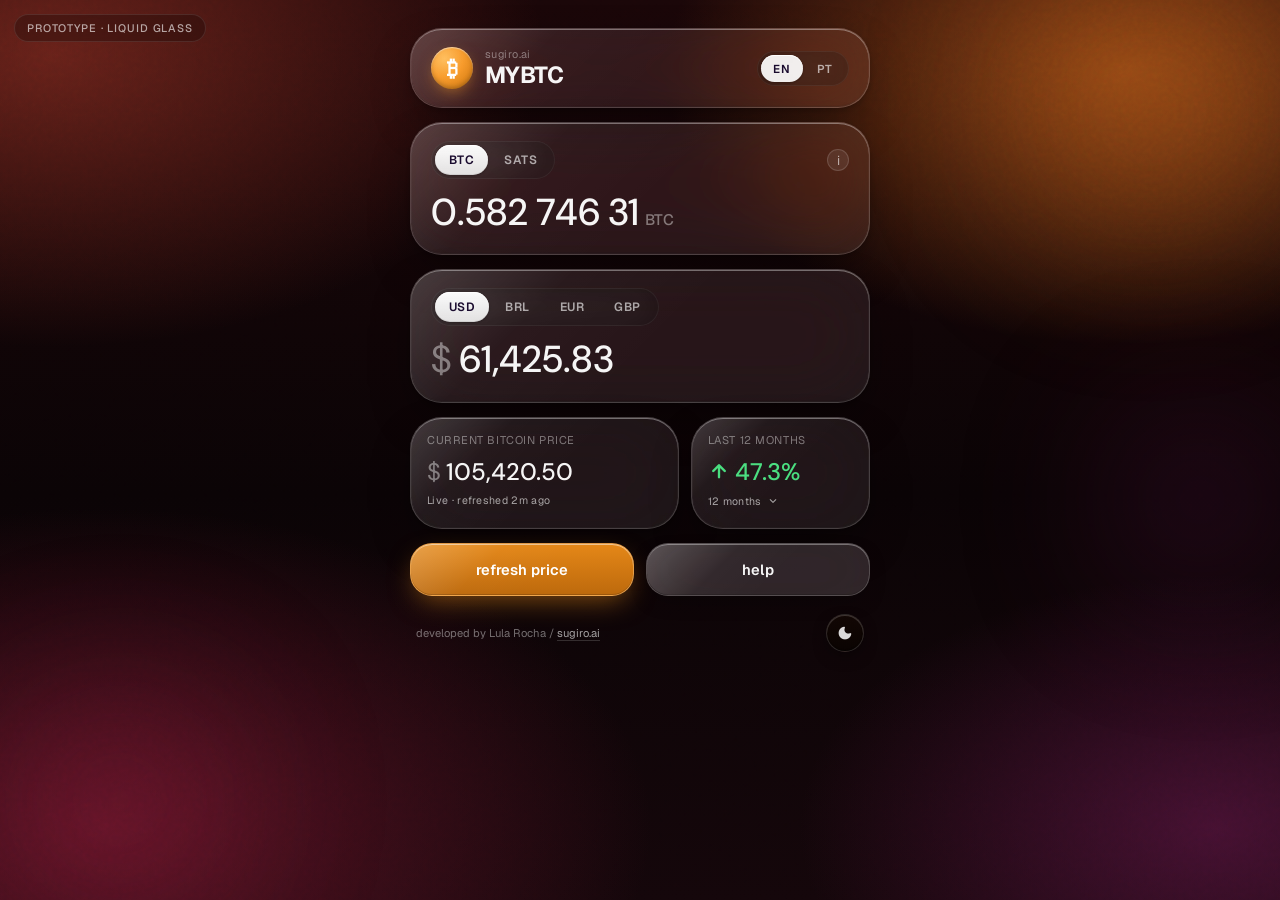
==== archive/liquid-glass-prototype.html @ 44ff90f3 "add liquid glass skin prototype in archive folder Standalone visual prototype for evaluating an Appl" ====
<!doctype html>
<html lang="en">
  <head>
    <meta charset="UTF-8" />
    <meta
      name="viewport"
      content="width=device-width, initial-scale=1.0, viewport-fit=cover"
    />
    <title>MYBTC · Liquid Glass Prototype</title>
    <link rel="icon" type="image/x-icon" href="../assets/btc_icon2.png" />

    <link rel="preconnect" href="https://fonts.googleapis.com" />
    <link rel="preconnect" href="https://fonts.gstatic.com" crossorigin />
    <link
      href="https://fonts.googleapis.com/css2?family=Geist:wght@300..800&family=DM+Sans:opsz,wght@9..40,300..700&display=swap"
      rel="stylesheet"
    />
    <link
      href="https://fonts.googleapis.com/css2?family=Material+Symbols+Rounded:opsz,wght,FILL,GRAD@20..48,100..700,0..1,-50..200"
      rel="stylesheet"
    />

    <style>
      /* --------------------------------------------------------------------
         TOKENS
         -------------------------------------------------------------------- */
      :root {
        --font-ui:
          "Geist", -apple-system, BlinkMacSystemFont, system-ui, sans-serif;
        --font-num:
          "DM Sans", -apple-system, BlinkMacSystemFont, system-ui, sans-serif;

        --bg-base: #0a0612;
        --ink: rgba(255, 255, 255, 0.96);
        --ink-soft: rgba(255, 255, 255, 0.62);
        --ink-mute: rgba(255, 255, 255, 0.42);

        --btc: #f7931a;
        --gain: #4ade80;

        /* Glass system */
        --glass-tint: rgba(255, 255, 255, 0.08);
        --glass-tint-strong: rgba(255, 255, 255, 0.14);
        --glass-border: rgba(255, 255, 255, 0.18);
        --glass-border-soft: rgba(255, 255, 255, 0.1);

        --r-lg: 32px;
        --r-md: 22px;
        --r-sm: 14px;
        --r-pill: 999px;
      }

      * {
        box-sizing: border-box;
      }

      html,
      body {
        margin: 0;
        padding: 0;
        min-height: 100dvh;
        font-family: var(--font-ui);
        color: var(--ink);
        background: var(--bg-base);
        -webkit-font-smoothing: antialiased;
        -moz-osx-font-smoothing: grayscale;
        overflow-x: hidden;
      }

      a {
        color: inherit;
        text-decoration: none;
      }

      /* --------------------------------------------------------------------
         AMBIENT BACKGROUND — mesh gradient + drifting orbs + grain
         -------------------------------------------------------------------- */
      .stage {
        position: relative;
        min-height: 100dvh;
        padding: 28px 22px calc(28px + env(safe-area-inset-bottom));
        display: flex;
        justify-content: center;
        isolation: isolate;
      }

      .stage::before {
        content: "";
        position: fixed;
        inset: 0;
        z-index: -2;
        background:
          radial-gradient(
            50% 42% at 88% 8%,
            rgba(196, 98, 26, 0.65) 0%,
            transparent 72%
          ),
          radial-gradient(
            58% 48% at 8% 92%,
            rgba(140, 28, 56, 0.6) 0%,
            transparent 74%
          ),
          radial-gradient(
            44% 38% at 95% 92%,
            rgba(106, 24, 78, 0.58) 0%,
            transparent 74%
          ),
          radial-gradient(
            52% 44% at 4% 6%,
            rgba(168, 56, 40, 0.55) 0%,
            transparent 74%
          ),
          linear-gradient(180deg, #1a0608 0%, #0a0305 55%, #14060a 100%);
      }

      .orb {
        position: fixed;
        border-radius: 50%;
        filter: blur(80px);
        opacity: 0.7;
        z-index: -1;
        will-change: transform;
      }
      .orb-1 {
        width: 380px;
        height: 380px;
        background: radial-gradient(circle, #c4621a 0%, transparent 65%);
        top: -80px;
        right: -60px;
        animation: drift1 22s ease-in-out infinite;
        opacity: 0.55;
      }
      .orb-2 {
        width: 320px;
        height: 320px;
        background: radial-gradient(circle, #8c1c38 0%, transparent 65%);
        bottom: -60px;
        left: -40px;
        animation: drift2 28s ease-in-out infinite;
        opacity: 0.55;
      }
      .orb-3 {
        width: 260px;
        height: 260px;
        background: radial-gradient(circle, #6a184e 0%, transparent 65%);
        bottom: 30%;
        right: -50px;
        animation: drift3 26s ease-in-out infinite;
        opacity: 0.55;
      }

      @keyframes drift1 {
        0%,
        100% {
          transform: translate(0, 0);
        }
        50% {
          transform: translate(-40px, 60px);
        }
      }
      @keyframes drift2 {
        0%,
        100% {
          transform: translate(0, 0);
        }
        50% {
          transform: translate(60px, -40px);
        }
      }
      @keyframes drift3 {
        0%,
        100% {
          transform: translate(0, 0);
        }
        50% {
          transform: translate(-30px, -50px);
        }
      }

      /* Subtle grain overlay for tactile glass feel */
      .stage::after {
        content: "";
        position: fixed;
        inset: 0;
        z-index: -1;
        pointer-events: none;
        opacity: 0.18;
        mix-blend-mode: overlay;
        background-image: url("data:image/svg+xml;utf8,<svg viewBox='0 0 200 200' xmlns='http://www.w3.org/2000/svg'><filter id='n'><feTurbulence type='fractalNoise' baseFrequency='0.9' numOctaves='2' stitchTiles='stitch'/></filter><rect width='100%25' height='100%25' filter='url(%23n)' opacity='0.6'/></svg>");
      }

      /* --------------------------------------------------------------------
         APP SHELL
         -------------------------------------------------------------------- */
      .app {
        width: 100%;
        max-width: 460px;
        display: flex;
        flex-direction: column;
        gap: 14px;
        animation: rise 900ms cubic-bezier(0.16, 1, 0.3, 1) both;
      }

      @keyframes rise {
        from {
          opacity: 0;
          transform: translateY(14px) scale(0.985);
        }
        to {
          opacity: 1;
          transform: translateY(0) scale(1);
        }
      }

      /* --------------------------------------------------------------------
         GLASS — the recipe
         -------------------------------------------------------------------- */
      .glass {
        position: relative;
        background: var(--glass-tint);
        backdrop-filter: blur(40px) saturate(180%);
        -webkit-backdrop-filter: blur(40px) saturate(180%);
        border: 1px solid var(--glass-border);
        border-radius: var(--r-lg);
        box-shadow:
          inset 0 1px 0 rgba(255, 255, 255, 0.35),
          inset 0 0 0 1px rgba(255, 255, 255, 0.04),
          inset 0 -1px 1px rgba(0, 0, 0, 0.18),
          0 20px 50px -12px rgba(0, 0, 0, 0.45),
          0 2px 6px rgba(0, 0, 0, 0.2);
        overflow: hidden;
      }

      /* Specular highlight — that signature liquid-glass shine */
      .glass::before {
        content: "";
        position: absolute;
        inset: 0;
        border-radius: inherit;
        background: linear-gradient(
          135deg,
          rgba(255, 255, 255, 0.18) 0%,
          rgba(255, 255, 255, 0.02) 28%,
          transparent 55%
        );
        pointer-events: none;
        opacity: 0.9;
      }

      /* --------------------------------------------------------------------
         HEADER
         -------------------------------------------------------------------- */
      .header {
        padding: 18px 20px;
        display: grid;
        grid-template-columns: auto 1fr auto;
        align-items: center;
        gap: 14px;
        border-radius: var(--r-lg);
      }

      .brand {
        display: flex;
        align-items: center;
        gap: 12px;
      }

      .brand-logo {
        width: 42px;
        height: 42px;
        border-radius: 50%;
        background: radial-gradient(
          circle at 32% 28%,
          #ffb84d 0%,
          #f7931a 45%,
          #c46a00 100%
        );
        box-shadow:
          inset 0 1px 1px rgba(255, 255, 255, 0.5),
          inset 0 -2px 4px rgba(0, 0, 0, 0.25),
          0 6px 16px -4px rgba(247, 147, 26, 0.55);
        display: grid;
        place-items: center;
        color: #fff;
        font-weight: 700;
        font-size: 22px;
        font-family: var(--font-num);
        letter-spacing: -0.02em;
      }

      .brand-text {
        line-height: 1;
      }

      .brand-name {
        font-weight: 700;
        font-size: 1.45rem;
        letter-spacing: -0.025em;
      }

      .brand-tag {
        margin-bottom: 4px;
        font-size: 0.68rem;
        color: var(--ink-mute);
        letter-spacing: 0.04em;
      }

      .lang-segment {
        display: inline-flex;
        padding: 3px;
        gap: 2px;
        background: rgba(0, 0, 0, 0.22);
        border-radius: var(--r-pill);
        border: 1px solid rgba(255, 255, 255, 0.06);
        backdrop-filter: blur(20px);
      }

      .lang-segment button {
        appearance: none;
        border: 0;
        padding: 6px 12px;
        font-family: var(--font-ui);
        font-size: 0.72rem;
        font-weight: 600;
        letter-spacing: 0.06em;
        color: var(--ink-soft);
        background: transparent;
        border-radius: var(--r-pill);
        cursor: pointer;
        transition: all 220ms cubic-bezier(0.4, 0, 0.2, 1);
      }

      .lang-segment button.active {
        background: rgba(255, 255, 255, 0.92);
        color: #1a0b2e;
        box-shadow:
          inset 0 1px 0 rgba(255, 255, 255, 1),
          0 1px 3px rgba(0, 0, 0, 0.25);
      }

      /* --------------------------------------------------------------------
         AMOUNT CARDS
         -------------------------------------------------------------------- */
      .amount-card {
        padding: 18px 20px 22px;
      }

      .amount-row-top {
        display: flex;
        align-items: center;
        justify-content: space-between;
        margin-bottom: 14px;
      }

      .unit-pill {
        display: inline-flex;
        padding: 3px;
        gap: 2px;
        background: rgba(0, 0, 0, 0.22);
        border-radius: var(--r-pill);
        border: 1px solid rgba(255, 255, 255, 0.06);
        backdrop-filter: blur(20px);
      }

      .unit-pill button {
        appearance: none;
        border: 0;
        padding: 7px 14px;
        font-family: var(--font-ui);
        font-size: 0.75rem;
        font-weight: 600;
        letter-spacing: 0.04em;
        color: var(--ink-soft);
        background: transparent;
        border-radius: var(--r-pill);
        cursor: pointer;
        min-width: 52px;
        transition: all 220ms cubic-bezier(0.4, 0, 0.2, 1);
      }

      .unit-pill button.active {
        background: linear-gradient(
          180deg,
          rgba(255, 255, 255, 0.98) 0%,
          rgba(245, 245, 245, 0.9) 100%
        );
        color: #1a0b2e;
        box-shadow:
          inset 0 1px 0 rgba(255, 255, 255, 1),
          inset 0 -1px 0 rgba(0, 0, 0, 0.08),
          0 1px 3px rgba(0, 0, 0, 0.25);
      }

      .info-icon {
        width: 22px;
        height: 22px;
        border-radius: 50%;
        display: grid;
        place-items: center;
        background: rgba(255, 255, 255, 0.08);
        border: 1px solid rgba(255, 255, 255, 0.14);
        color: var(--ink-soft);
        font-size: 13px;
        cursor: pointer;
      }

      .amount-display {
        font-family: var(--font-num);
        font-weight: 500;
        font-size: 2.35rem;
        line-height: 1.05;
        color: var(--ink);
        display: flex;
        align-items: baseline;
        gap: 6px;
        word-break: break-all;
      }

      .amount-unit {
        font-size: 0.95rem;
        font-weight: 500;
        color: var(--ink-mute);
        letter-spacing: 0.02em;
        font-family: var(--font-ui);
      }

      .fiat-symbol {
        color: var(--ink-mute);
        font-weight: 400;
        margin-right: 2px;
      }

      /* --------------------------------------------------------------------
         CURRENT + CHANGE ROW
         -------------------------------------------------------------------- */
      .stat-row {
        display: grid;
        grid-template-columns: 3fr 2fr;
        gap: 12px;
      }

      .stat-card {
        padding: 16px 16px 18px;
      }

      .stat-label {
        font-size: 0.7rem;
        color: var(--ink-mute);
        letter-spacing: 0.05em;
        text-transform: uppercase;
        margin-bottom: 10px;
        line-height: 1.1;
      }

      .stat-value {
        font-family: var(--font-num);
        font-weight: 500;
        font-size: 1.5rem;
        color: var(--ink);
        display: flex;
        align-items: baseline;
        gap: 3px;
      }

      .stat-value.gain {
        color: var(--gain);
      }

      .arrow {
        font-family: "Material Symbols Rounded";
        font-variation-settings:
          "FILL" 1,
          "wght" 600;
        font-size: 22px;
        margin-right: 2px;
        transform: translateY(2px);
      }

      .period-tag {
        margin-top: 6px;
        display: inline-flex;
        align-items: center;
        gap: 4px;
        font-size: 0.66rem;
        color: var(--ink-soft);
        letter-spacing: 0.03em;
      }

      .period-tag .caret {
        font-family: "Material Symbols Rounded";
        font-size: 14px;
      }

      /* --------------------------------------------------------------------
         BUTTON ROW
         -------------------------------------------------------------------- */
      .actions {
        display: grid;
        grid-template-columns: 1fr 1fr;
        gap: 12px;
      }

      .btn {
        appearance: none;
        border: 0;
        padding: 16px 18px;
        font-family: var(--font-ui);
        font-size: 0.92rem;
        font-weight: 600;
        letter-spacing: 0.01em;
        border-radius: var(--r-md);
        cursor: pointer;
        position: relative;
        display: inline-flex;
        align-items: center;
        justify-content: center;
        gap: 8px;
        backdrop-filter: blur(30px) saturate(180%);
        -webkit-backdrop-filter: blur(30px) saturate(180%);
        transition: transform 180ms cubic-bezier(0.4, 0, 0.2, 1);
        overflow: hidden;
      }

      .btn::before {
        content: "";
        position: absolute;
        inset: 0;
        border-radius: inherit;
        background: linear-gradient(
          135deg,
          rgba(255, 255, 255, 0.22) 0%,
          rgba(255, 255, 255, 0.02) 35%,
          transparent 60%
        );
        pointer-events: none;
      }

      .btn:active {
        transform: scale(0.98);
      }

      .btn-primary {
        background: linear-gradient(
          180deg,
          rgba(247, 147, 26, 0.92) 0%,
          rgba(214, 120, 14, 0.88) 100%
        );
        color: #fff;
        border: 1px solid rgba(255, 200, 130, 0.5);
        box-shadow:
          inset 0 1px 0 rgba(255, 255, 255, 0.5),
          inset 0 -1px 0 rgba(0, 0, 0, 0.18),
          0 10px 28px -8px rgba(247, 147, 26, 0.55);
      }

      .btn-secondary {
        background: var(--glass-tint-strong);
        color: var(--ink);
        border: 1px solid var(--glass-border);
        box-shadow:
          inset 0 1px 0 rgba(255, 255, 255, 0.35),
          inset 0 -1px 0 rgba(0, 0, 0, 0.18),
          0 8px 22px -10px rgba(0, 0, 0, 0.5);
      }

      .btn .ico {
        font-family: "Material Symbols Rounded";
        font-variation-settings: "wght" 500;
        font-size: 19px;
      }

      /* --------------------------------------------------------------------
         FOOTER
         -------------------------------------------------------------------- */
      .footer {
        margin-top: 4px;
        display: flex;
        justify-content: space-between;
        align-items: center;
        padding: 0 6px;
        font-size: 0.7rem;
        color: var(--ink-mute);
      }

      .footer a {
        color: var(--ink-soft);
        border-bottom: 1px solid rgba(255, 255, 255, 0.16);
      }

      .theme-toggle {
        appearance: none;
        width: 38px;
        height: 38px;
        border-radius: 50%;
        display: grid;
        place-items: center;
        background: linear-gradient(
          180deg,
          rgba(20, 8, 4, 0.85) 0%,
          rgba(10, 4, 2, 0.92) 100%
        );
        border: 1px solid rgba(255, 255, 255, 0.14);
        color: rgba(255, 255, 255, 0.85);
        cursor: pointer;
        backdrop-filter: blur(20px);
        box-shadow:
          inset 0 1px 0 rgba(255, 255, 255, 0.18),
          inset 0 -1px 1px rgba(0, 0, 0, 0.4),
          0 6px 16px -4px rgba(0, 0, 0, 0.55);
        transition: transform 180ms cubic-bezier(0.4, 0, 0.2, 1);
      }

      .theme-toggle:hover {
        transform: scale(1.05);
      }

      .theme-toggle:active {
        transform: scale(0.95);
      }

      .theme-toggle .ico-moon {
        font-family: "Material Symbols Rounded";
        font-variation-settings:
          "FILL" 1,
          "wght" 500;
        font-size: 18px;
      }

      /* --------------------------------------------------------------------
         STAGGER
         -------------------------------------------------------------------- */
      .app > * {
        opacity: 0;
        animation: rise 700ms cubic-bezier(0.16, 1, 0.3, 1) forwards;
      }
      .app > *:nth-child(1) {
        animation-delay: 0ms;
      }
      .app > *:nth-child(2) {
        animation-delay: 70ms;
      }
      .app > *:nth-child(3) {
        animation-delay: 140ms;
      }
      .app > *:nth-child(4) {
        animation-delay: 210ms;
      }
      .app > *:nth-child(5) {
        animation-delay: 280ms;
      }
      .app > *:nth-child(6) {
        animation-delay: 350ms;
      }

      /* --------------------------------------------------------------------
         PROTOTYPE NOTE
         -------------------------------------------------------------------- */
      .proto-tag {
        position: fixed;
        top: 14px;
        left: 14px;
        z-index: 10;
        padding: 6px 12px;
        font-family: var(--font-ui);
        font-size: 0.68rem;
        font-weight: 500;
        letter-spacing: 0.08em;
        text-transform: uppercase;
        color: var(--ink-soft);
        background: rgba(0, 0, 0, 0.25);
        backdrop-filter: blur(20px);
        border: 1px solid rgba(255, 255, 255, 0.1);
        border-radius: var(--r-pill);
      }

      @media (max-width: 380px) {
        .amount-display {
          font-size: 2rem;
        }
        .stat-value {
          font-size: 1.3rem;
        }
      }
    </style>
  </head>

  <body>
    <div class="proto-tag">Prototype · Liquid Glass</div>

    <div class="stage">
      <div class="orb orb-1"></div>
      <div class="orb orb-2"></div>
      <div class="orb orb-3"></div>

      <div class="app">
        <!-- HEADER -->
        <header class="glass header">
          <div class="brand">
            <div class="brand-logo">₿</div>
            <div class="brand-text">
              <div class="brand-tag">sugiro.ai</div>
              <div class="brand-name">MYBTC</div>
            </div>
          </div>
          <div></div>
          <div class="lang-segment">
            <button class="active">EN</button>
            <button>PT</button>
          </div>
        </header>

        <!-- BTC / SATS -->
        <section class="glass amount-card">
          <div class="amount-row-top">
            <div class="unit-pill">
              <button class="active">BTC</button>
              <button>SATS</button>
            </div>
            <div class="info-icon">i</div>
          </div>
          <div class="amount-display">
            <span>0.582&thinsp;746&thinsp;31</span>
            <span class="amount-unit">BTC</span>
          </div>
        </section>

        <!-- FIAT -->
        <section class="glass amount-card">
          <div class="amount-row-top">
            <div class="unit-pill">
              <button class="active">USD</button>
              <button>BRL</button>
              <button>EUR</button>
              <button>GBP</button>
            </div>
          </div>
          <div class="amount-display">
            <span class="fiat-symbol">$</span>
            <span>61,425.83</span>
          </div>
        </section>

        <!-- CURRENT + CHANGE -->
        <div class="stat-row">
          <section class="glass stat-card">
            <div class="stat-label">Current Bitcoin Price</div>
            <div class="stat-value">
              <span class="fiat-symbol">$</span>105,420.50
            </div>
            <div class="period-tag">Live · refreshed 2m ago</div>
          </section>
          <section class="glass stat-card">
            <div class="stat-label">Last 12 months</div>
            <div class="stat-value gain">
              <span class="arrow material-icon">arrow_upward</span>47.3%
            </div>
            <div class="period-tag">
              12 months <span class="caret">expand_more</span>
            </div>
          </section>
        </div>

        <!-- ACTIONS -->
        <div class="actions">
          <button class="btn btn-primary">refresh price</button>
          <button class="btn btn-secondary">help</button>
        </div>

        <!-- FOOTER -->
        <div class="footer">
          <span>developed by Lula Rocha / <a href="#">sugiro.ai</a></span>
          <button class="theme-toggle" aria-label="Toggle theme">
            <span class="ico-moon">dark_mode</span>
          </button>
        </div>
      </div>
    </div>

    <script>
      // Apply Material icon font to the arrow/caret spans without changing markup
      document
        .querySelectorAll(".material-icon, .arrow, .caret, .ico, .ico-moon")
        .forEach((el) => {
          if (!el.style.fontFamily) {
            el.style.fontFamily = '"Material Symbols Rounded"';
          }
        });

      // Simple segmented-control toggle for visual evaluation
      document.querySelectorAll(".lang-segment, .unit-pill").forEach((seg) => {
        seg.addEventListener("click", (e) => {
          const btn = e.target.closest("button");
          if (!btn) return;
          seg
            .querySelectorAll("button")
            .forEach((b) => b.classList.remove("active"));
          btn.classList.add("active");
        });
      });
    </script>
  </body>
</html>
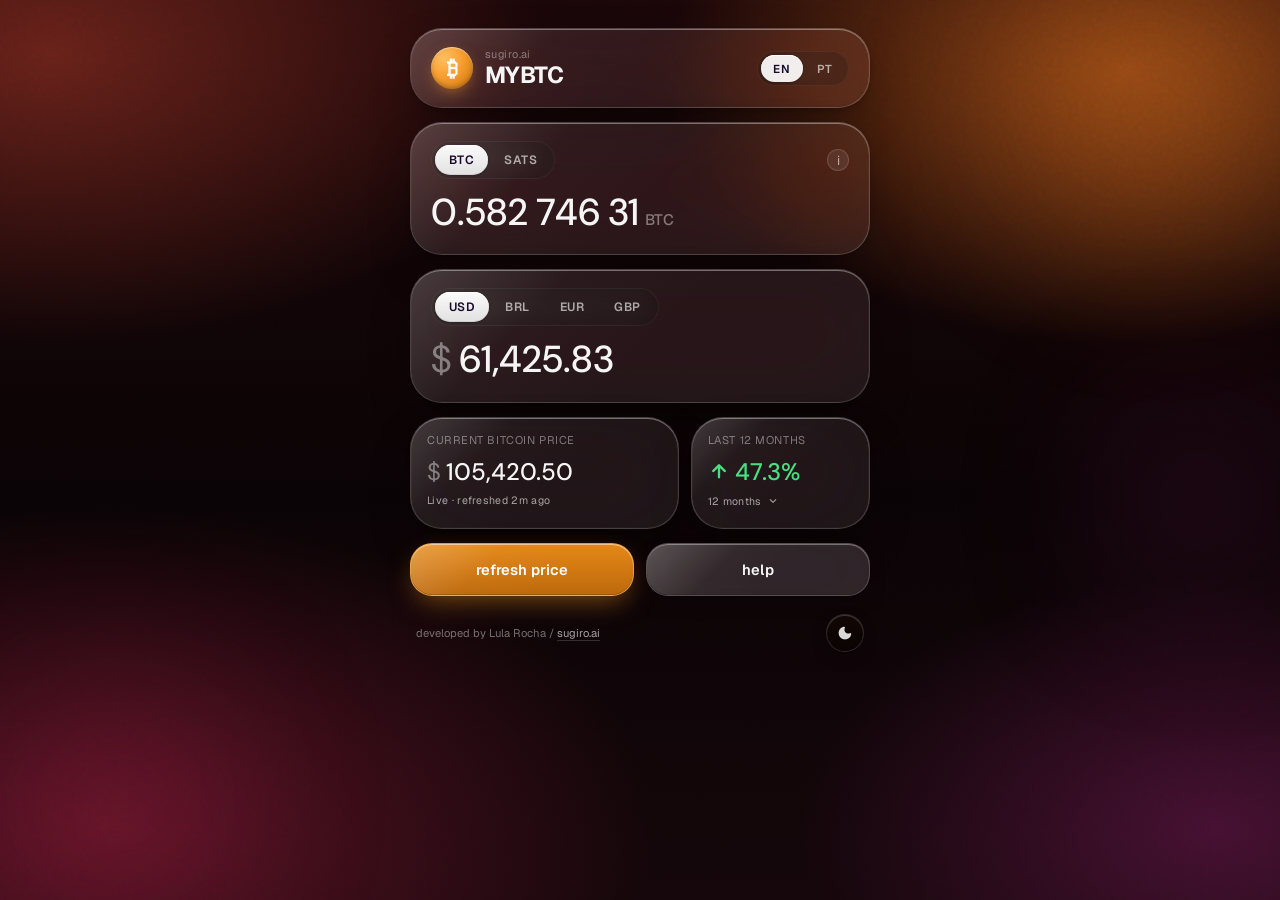
==== commit 0eede1e5: "remove prototype badge from liquid glass preview Co-Authored-By: Claude Opus 4.7 <noreply@anthropic." ====
--- a/archive/liquid-glass-prototype.html
+++ b/archive/liquid-glass-prototype.html
@@ -652,27 +652,6 @@
         animation-delay: 350ms;
       }
 
-      /* --------------------------------------------------------------------
-         PROTOTYPE NOTE
-         -------------------------------------------------------------------- */
-      .proto-tag {
-        position: fixed;
-        top: 14px;
-        left: 14px;
-        z-index: 10;
-        padding: 6px 12px;
-        font-family: var(--font-ui);
-        font-size: 0.68rem;
-        font-weight: 500;
-        letter-spacing: 0.08em;
-        text-transform: uppercase;
-        color: var(--ink-soft);
-        background: rgba(0, 0, 0, 0.25);
-        backdrop-filter: blur(20px);
-        border: 1px solid rgba(255, 255, 255, 0.1);
-        border-radius: var(--r-pill);
-      }
-
       @media (max-width: 380px) {
         .amount-display {
           font-size: 2rem;
@@ -685,8 +664,6 @@
   </head>
 
   <body>
-    <div class="proto-tag">Prototype · Liquid Glass</div>
-
     <div class="stage">
       <div class="orb orb-1"></div>
       <div class="orb orb-2"></div>
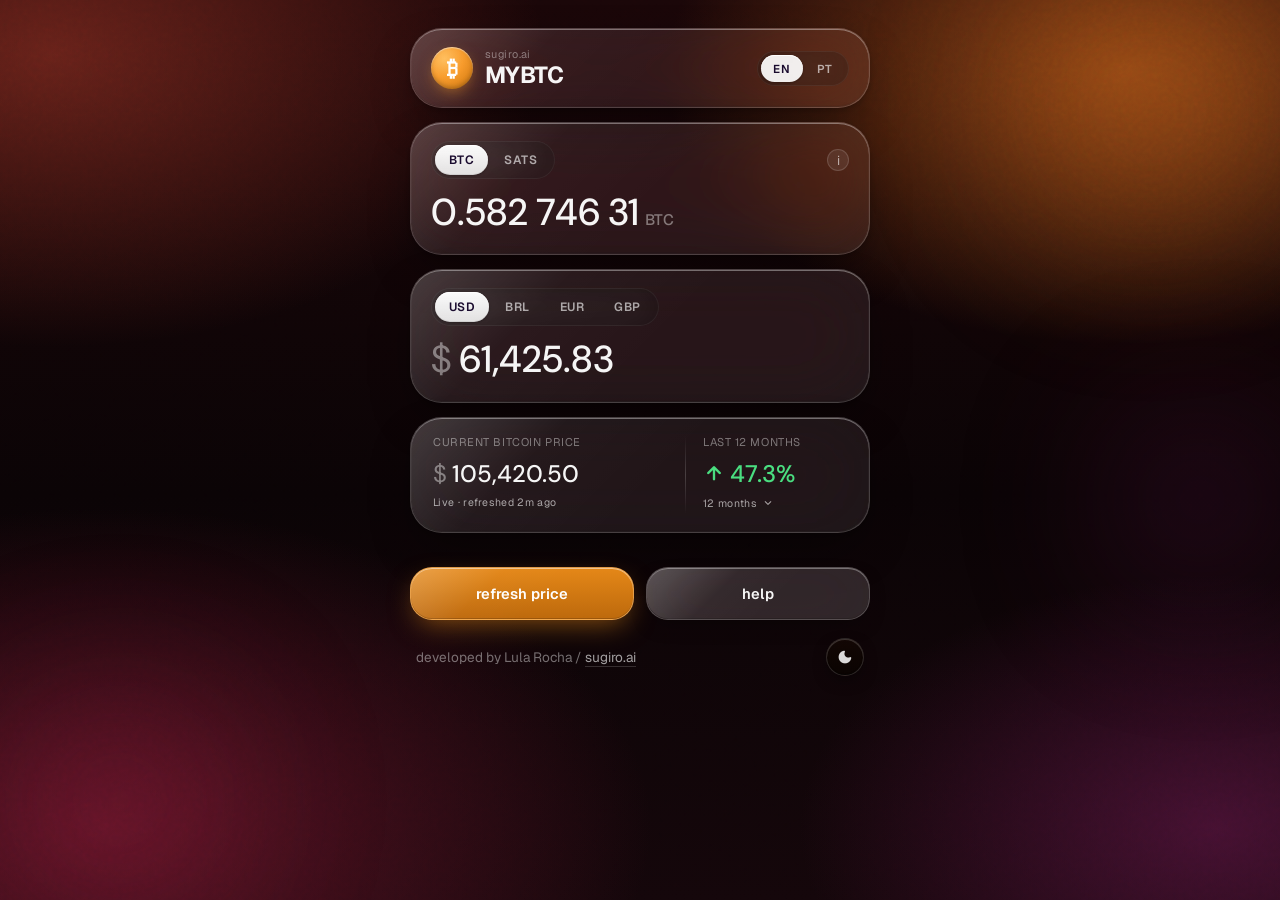
==== commit a5755829: "merge stat cards into single glass panel with divider; spacing tweaks Co-Authored-By: Claude Opus 4." ====
--- a/archive/liquid-glass-prototype.html
+++ b/archive/liquid-glass-prototype.html
@@ -436,11 +436,27 @@
       .stat-row {
         display: grid;
         grid-template-columns: 3fr 2fr;
-        gap: 12px;
+        padding: 4px;
       }
 
       .stat-card {
-        padding: 16px 16px 18px;
+        padding: 14px 18px 16px;
+        position: relative;
+      }
+
+      .stat-card + .stat-card::before {
+        content: "";
+        position: absolute;
+        left: 0;
+        top: 14px;
+        bottom: 14px;
+        width: 1px;
+        background: linear-gradient(
+          180deg,
+          transparent 0%,
+          rgba(255, 255, 255, 0.18) 50%,
+          transparent 100%
+        );
       }
 
       .stat-label {
@@ -498,6 +514,7 @@
         display: grid;
         grid-template-columns: 1fr 1fr;
         gap: 12px;
+        margin-top: 20px;
       }
 
       .btn {
@@ -578,7 +595,7 @@
         justify-content: space-between;
         align-items: center;
         padding: 0 6px;
-        font-size: 0.7rem;
+        font-size: 0.85rem;
         color: var(--ink-mute);
       }
 
@@ -718,15 +735,15 @@
         </section>
 
         <!-- CURRENT + CHANGE -->
-        <div class="stat-row">
-          <section class="glass stat-card">
+        <section class="glass stat-row">
+          <div class="stat-card">
             <div class="stat-label">Current Bitcoin Price</div>
             <div class="stat-value">
               <span class="fiat-symbol">$</span>105,420.50
             </div>
             <div class="period-tag">Live · refreshed 2m ago</div>
-          </section>
-          <section class="glass stat-card">
+          </div>
+          <div class="stat-card">
             <div class="stat-label">Last 12 months</div>
             <div class="stat-value gain">
               <span class="arrow material-icon">arrow_upward</span>47.3%
@@ -734,8 +751,8 @@
             <div class="period-tag">
               12 months <span class="caret">expand_more</span>
             </div>
-          </section>
-        </div>
+          </div>
+        </section>
 
         <!-- ACTIONS -->
         <div class="actions">
